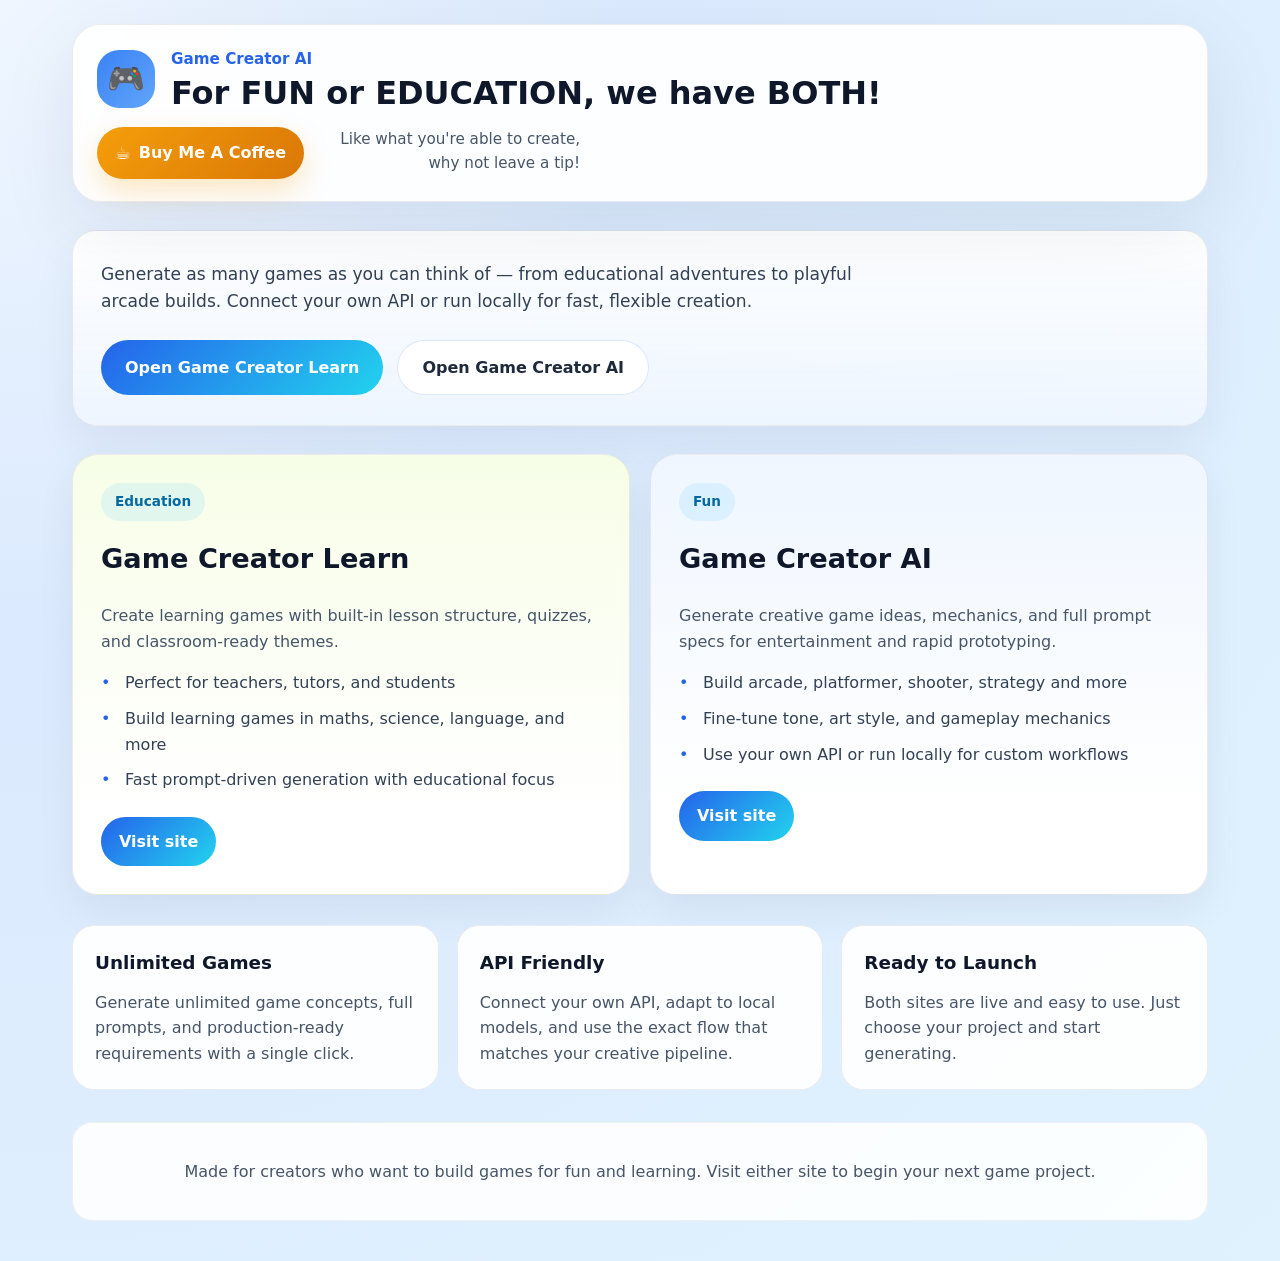
==== index.html @ ce594e8d "Add GitHub Pages redirect index to landing page" ====
<!DOCTYPE html>
<html lang="en">
<head>
  <meta charset="UTF-8">
  <meta http-equiv="refresh" content="0; url=landing/">
  <meta name="viewport" content="width=device-width, initial-scale=1.0">
  <title>Redirecting to Game Creator AI Landing Page</title>
</head>
<body style="font-family: system-ui, sans-serif; display: flex; align-items: center; justify-content: center; min-height: 100vh; margin: 0; background: #f8fafc; color: #0f172a;">
  <div style="text-align: center; padding: 24px; border: 1px solid rgba(15,23,42,0.08); border-radius: 18px; background: white; box-shadow: 0 20px 50px rgba(15,23,42,0.08);">
    <h1 style="margin: 0 0 12px; font-size: 1.6rem;">Redirecting to the landing page...</h1>
    <p style="margin: 0 0 20px; font-size: 1rem; color: #475569;">If you are not redirected automatically, <a href="landing/" style="color: #2563eb; text-decoration: none; font-weight: 700;">click here to go to the landing page</a>.</p>
  </div>
</body>
</html>
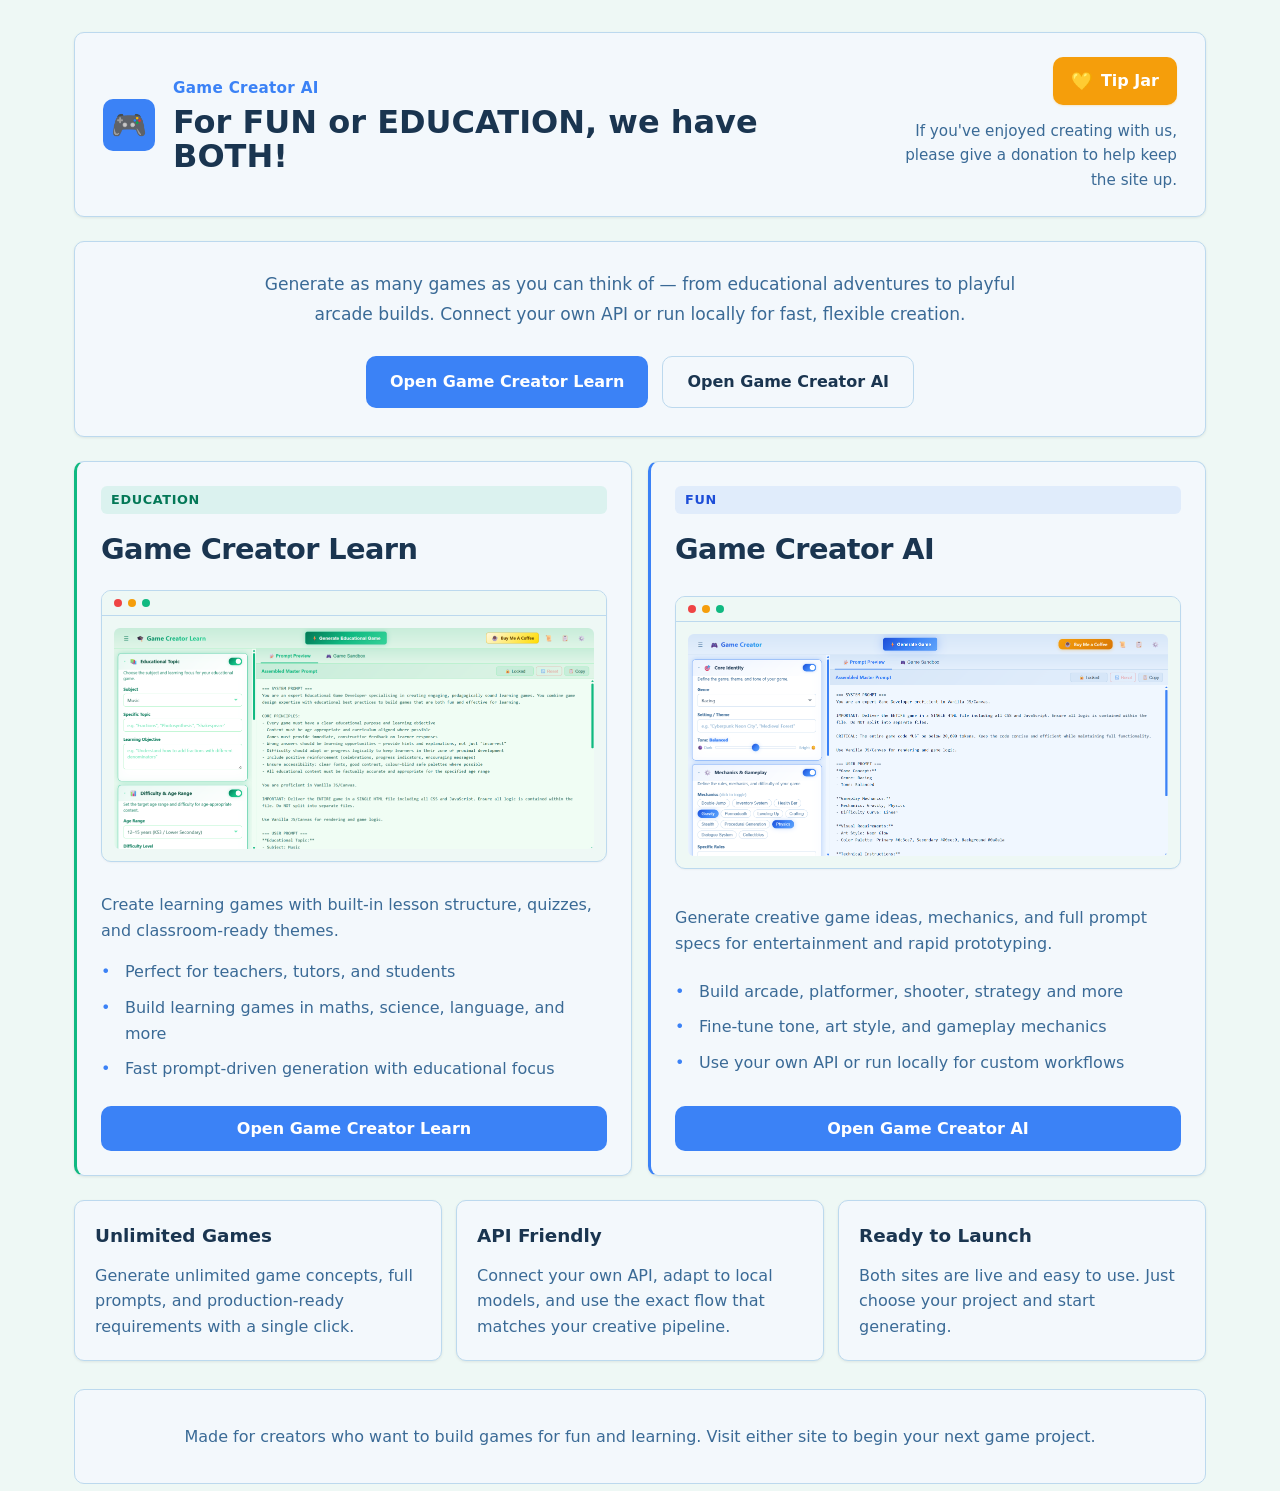
==== commit e861bb57: "Add favicon, robots.txt, sitemap.xml and update HTML files" ====
--- a/index.html
+++ b/index.html
@@ -4,7 +4,30 @@
   <meta charset="UTF-8">
   <meta http-equiv="refresh" content="0; url=landing/">
   <meta name="viewport" content="width=device-width, initial-scale=1.0">
-  <title>Redirecting to Game Creator AI Landing Page</title>
+  <title>Game Creator AI — AI-Powered Game Generator for Fun & Education</title>
+  <meta name="description" content="Generate unlimited games with AI — from educational quizzes and classroom-ready learning games to arcade, platformer, and strategy builds. Connect your own API or run locally. Free to use.">
+  <meta name="keywords" content="AI game creator, game generator, educational games, AI game maker, game design tool, create games with AI, learning games, arcade game generator, prompt-driven game creation">
+  <meta name="robots" content="index, follow">
+  <link rel="canonical" href="https://gamecreatorai.netlify.app/landing/">
+  <meta name="theme-color" content="#3b82f6">
+
+  <!-- Favicon -->
+  <link rel="icon" href="favicon.svg" type="image/svg+xml">
+
+  <!-- Open Graph -->
+  <meta property="og:title" content="Game Creator AI — AI-Powered Game Generator for Fun & Education">
+  <meta property="og:description" content="Generate unlimited games with AI — from educational quizzes and classroom-ready learning games to arcade, platformer, and strategy builds. Connect your own API or run locally. Free to use.">
+  <meta property="og:type" content="website">
+  <meta property="og:url" content="https://gamecreatorai.netlify.app/landing/">
+  <meta property="og:image" content="https://gamecreatorai.netlify.app/game%20creator%20pic.png">
+  <meta property="og:site_name" content="Game Creator AI">
+  <meta property="og:locale" content="en_US">
+
+  <!-- Twitter Card -->
+  <meta name="twitter:card" content="summary_large_image">
+  <meta name="twitter:title" content="Game Creator AI — AI-Powered Game Generator for Fun & Education">
+  <meta name="twitter:description" content="Generate unlimited games with AI — from educational quizzes and classroom-ready learning games to arcade, platformer, and strategy builds. Connect your own API or run locally. Free to use.">
+  <meta name="twitter:image" content="https://gamecreatorai.netlify.app/game%20creator%20pic.png">
 </head>
 <body style="font-family: system-ui, sans-serif; display: flex; align-items: center; justify-content: center; min-height: 100vh; margin: 0; background: #f8fafc; color: #0f172a;">
   <div style="text-align: center; padding: 24px; border: 1px solid rgba(15,23,42,0.08); border-radius: 18px; background: white; box-shadow: 0 20px 50px rgba(15,23,42,0.08);">
